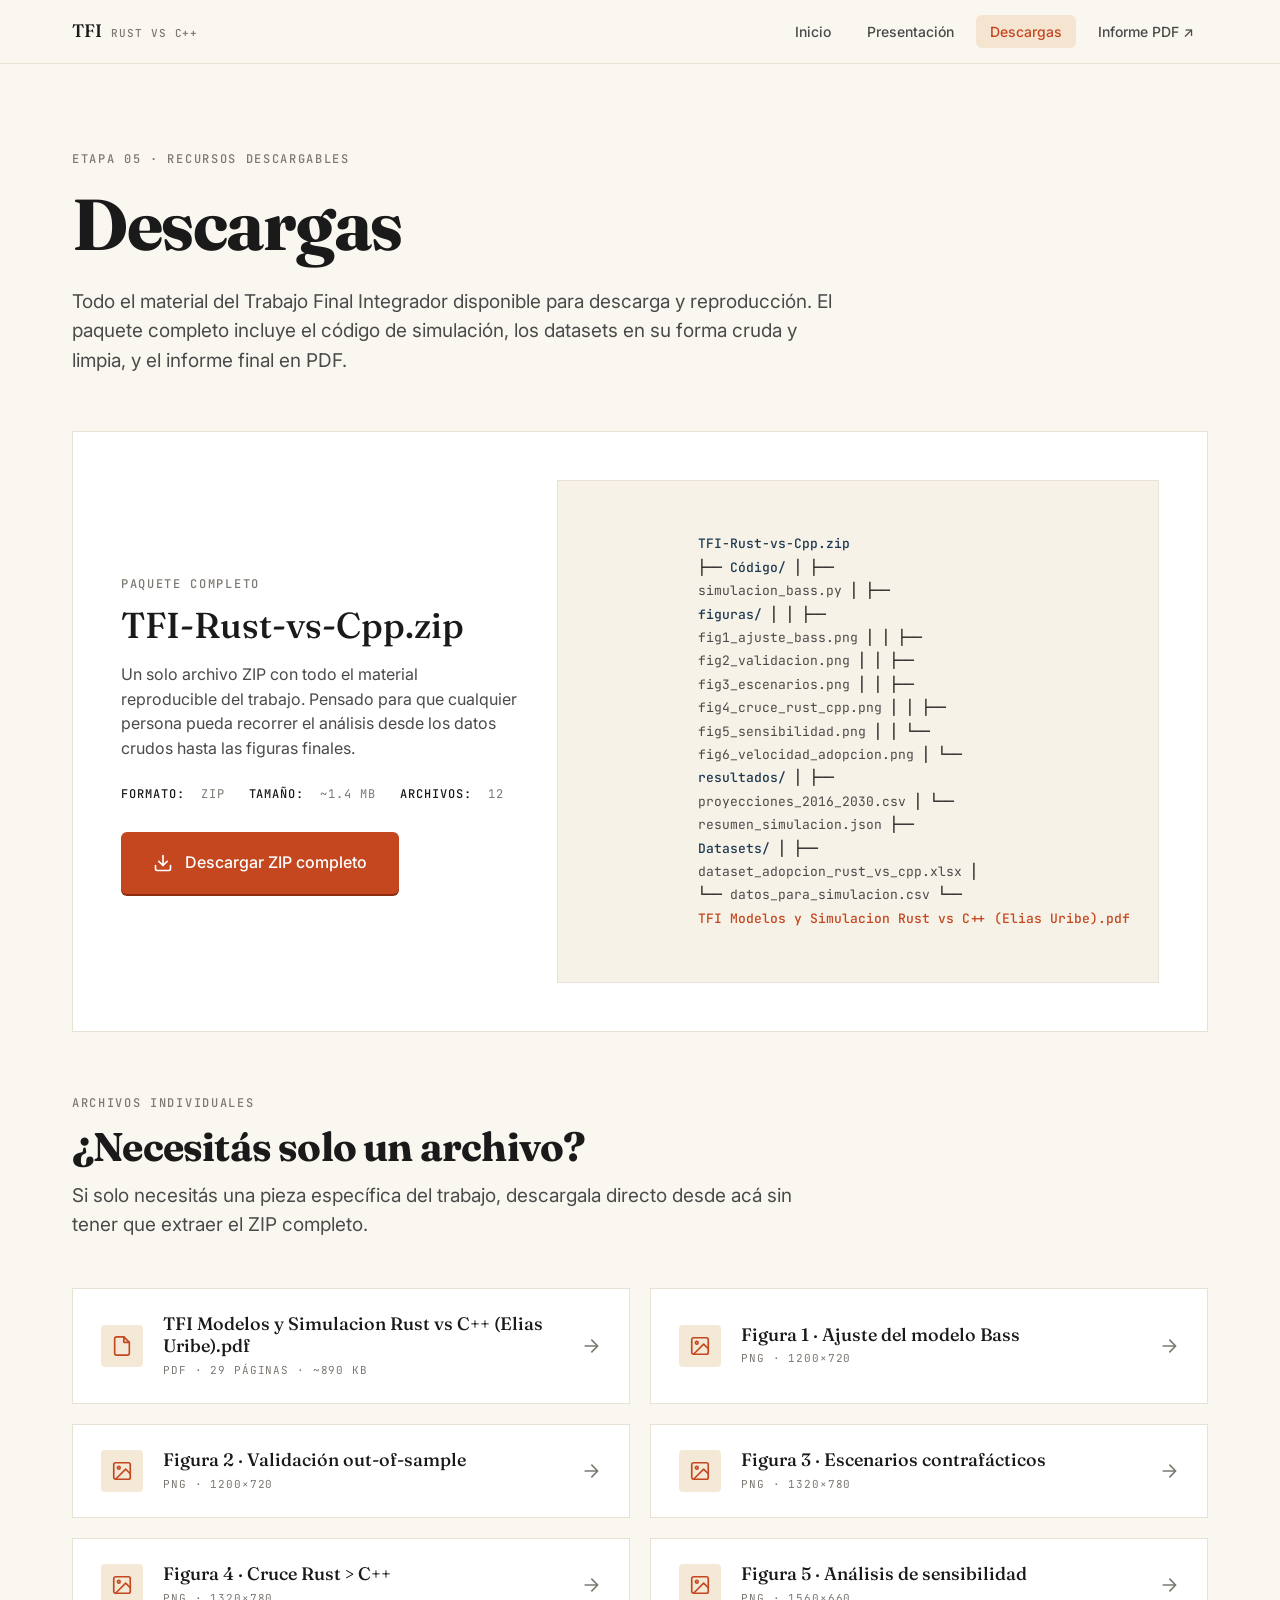
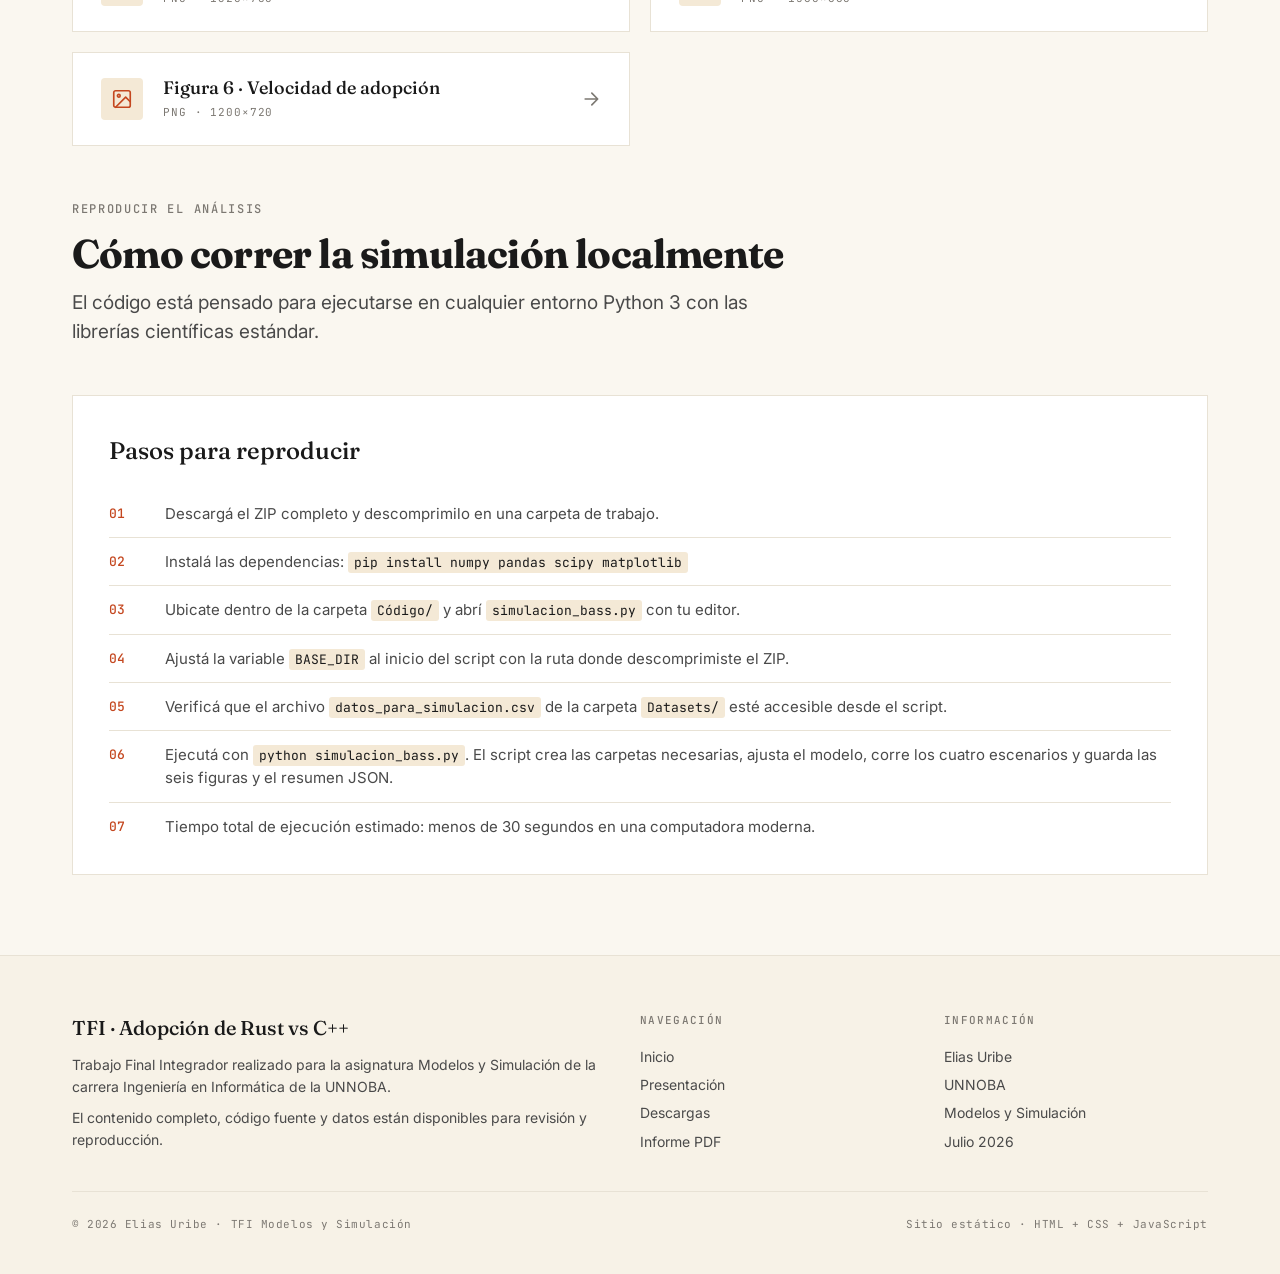
==== descargas.html @ 91ea6e41 "Portafolio digital TFI" ====
<!doctype html>
<html lang="es">
  <head>
    <meta charset="UTF-8" />
    <meta name="viewport" content="width=device-width, initial-scale=1.0" />
    <title>Descargas · TFI Adopción de Rust vs C++</title>
    <meta
      name="description"
      content="Descarga el paquete completo del TFI: código fuente Python, datasets en CSV/Excel, figuras PNG y el informe PDF de 29 páginas."
    />
    <link rel="preconnect" href="https://fonts.googleapis.com" />
    <link rel="preconnect" href="https://fonts.gstatic.com" crossorigin />
    <link
      href="https://fonts.googleapis.com/css2?family=Fraunces:opsz,wght@9..144,300;9..144,400;9..144,500;9..144,700&family=Inter:wght@400;500;600;700&family=JetBrains+Mono:wght@400;500;700&display=swap"
      rel="stylesheet"
    />
    <link rel="stylesheet" href="assets/css/shared.css" />
    <style>
      .page-hero {
        padding: 80px 0 56px;
      }
      .page-hero h1 {
        font-family: "Fraunces", serif;
        font-weight: 700;
        font-size: clamp(40px, 6vw, 72px);
        line-height: 1.05;
        letter-spacing: -0.02em;
        margin: 16px 0 24px;
        color: var(--ink);
      }
      .page-hero .lead {
        font-size: 19px;
        color: var(--ink-2);
        line-height: 1.55;
        max-width: 64ch;
      }

      /* ============= MAIN DOWNLOAD ============= */
      .download-main {
        background: var(--paper);
        border: 1px solid var(--rule);
        padding: 48px;
        margin: 0 0 48px;
        display: grid;
        grid-template-columns: 1fr 1fr;
        gap: 40px;
        align-items: center;
      }
      .download-main-left h2 {
        font-family: "Fraunces", serif;
        font-size: 36px;
        font-weight: 500;
        line-height: 1.1;
        margin-bottom: 16px;
        color: var(--ink);
      }
      .download-main-left p {
        font-size: 16px;
        color: var(--ink-2);
        line-height: 1.55;
        margin-bottom: 24px;
      }
      .download-meta {
        display: flex;
        gap: 24px;
        margin-bottom: 28px;
        flex-wrap: wrap;
      }
      .download-meta-item {
        font-family: "JetBrains Mono", monospace;
        font-size: 12px;
        color: var(--ink-3);
        text-transform: uppercase;
        letter-spacing: 0.08em;
      }
      .download-meta-item strong {
        color: var(--ink);
        font-weight: 500;
        margin-right: 8px;
      }
      .download-btn {
        display: inline-flex;
        align-items: center;
        gap: 12px;
        background: var(--rust);
        color: white;
        padding: 18px 32px;
        font-size: 16px;
        font-weight: 500;
        border-radius: 6px;
        transition: all 0.15s ease;
        text-decoration: none;
        box-shadow: 0 2px 0 var(--rust-deep);
      }
      .download-btn:hover {
        background: var(--rust-deep);
        color: white;
        text-decoration: none;
        transform: translateY(1px);
        box-shadow: 0 1px 0 var(--rust-deep);
      }
      .download-btn svg {
        width: 20px;
        height: 20px;
      }

      /* ZIP tree visualization */
      .zip-tree {
        background: var(--cream-soft);
        border: 1px solid var(--rule);
        padding: 28px;
        font-family: "JetBrains Mono", monospace;
        font-size: 13px;
        line-height: 1.8;
        color: var(--ink);
        white-space: pre;
        overflow-x: auto;
      }
      .zip-tree .tree-folder {
        color: var(--navy);
        font-weight: 500;
      }
      .zip-tree .tree-file {
        color: var(--ink-2);
      }
      .zip-tree .tree-pdf {
        color: var(--rust);
        font-weight: 500;
      }
      .zip-tree .tree-comment {
        color: var(--ink-3);
        font-style: italic;
      }

      /* ============= INDIVIDUAL DOWNLOADS ============= */
      .downloads-grid {
        display: grid;
        grid-template-columns: repeat(2, 1fr);
        gap: 20px;
      }
      .download-item {
        background: var(--paper);
        border: 1px solid var(--rule);
        padding: 24px 28px;
        display: flex;
        align-items: center;
        gap: 20px;
        text-decoration: none;
        color: inherit;
        transition: all 0.15s ease;
      }
      .download-item:hover {
        border-color: var(--ink-3);
        box-shadow: var(--shadow-md);
        text-decoration: none;
        color: inherit;
      }
      .download-item-icon {
        width: 42px;
        height: 42px;
        flex-shrink: 0;
        background: var(--cream-deep);
        border-radius: 4px;
        display: flex;
        align-items: center;
        justify-content: center;
        color: var(--rust);
      }
      .download-item-icon svg {
        width: 22px;
        height: 22px;
      }
      .download-item-body {
        flex-grow: 1;
        min-width: 0;
      }
      .download-item-title {
        font-family: "Fraunces", serif;
        font-size: 18px;
        font-weight: 500;
        color: var(--ink);
        margin-bottom: 4px;
        line-height: 1.25;
      }
      .download-item-meta {
        font-family: "JetBrains Mono", monospace;
        font-size: 11px;
        color: var(--ink-3);
        text-transform: uppercase;
        letter-spacing: 0.08em;
      }
      .download-item-arrow {
        color: var(--ink-3);
        flex-shrink: 0;
        transition: transform 0.15s ease;
      }
      .download-item:hover .download-item-arrow {
        transform: translateX(3px);
        color: var(--rust);
      }

      /* ============= INSTRUCTIONS ============= */
      .instructions {
        background: var(--paper);
        border: 1px solid var(--rule);
        padding: 36px;
      }
      .instructions h3 {
        font-family: "Fraunces", serif;
        font-size: 24px;
        font-weight: 500;
        margin-bottom: 20px;
        color: var(--ink);
      }
      .instructions ol {
        padding-left: 0;
        list-style: none;
        counter-reset: stepnum;
      }
      .instructions li {
        counter-increment: stepnum;
        padding: 12px 0 12px 56px;
        border-bottom: 1px solid var(--rule);
        position: relative;
        font-size: 15px;
        line-height: 1.55;
        color: var(--ink-2);
      }
      .instructions li:last-child {
        border-bottom: none;
        padding-bottom: 0;
      }
      .instructions li::before {
        content: counter(stepnum, decimal-leading-zero);
        position: absolute;
        left: 0;
        top: 14px;
        font-family: "JetBrains Mono", monospace;
        font-size: 13px;
        color: var(--rust);
        font-weight: 500;
      }
      .instructions code {
        font-family: "JetBrains Mono", monospace;
        font-size: 13px;
        background: var(--cream-deep);
        padding: 2px 6px;
        border-radius: 3px;
        color: var(--ink);
      }

      /* ============= RESPONSIVE ============= */
      @media (max-width: 900px) {
        .download-main {
          grid-template-columns: 1fr;
          padding: 28px;
          gap: 28px;
        }
        .downloads-grid {
          grid-template-columns: 1fr;
        }
        .instructions {
          padding: 24px;
        }
        .zip-tree {
          padding: 18px;
          font-size: 12px;
        }
      }
      @media (max-width: 600px) {
        .download-main-left h2 {
          font-size: 28px;
        }
        .download-btn {
          padding: 14px 22px;
          font-size: 15px;
          width: 100%;
          justify-content: center;
        }
        .download-meta {
          gap: 16px;
        }
        .download-item {
          padding: 18px;
          gap: 14px;
        }
      }
    </style>
  </head>
  <body>
    <nav class="navbar" aria-label="Navegación principal">
      <div class="nav-inner">
        <a href="index.html" class="nav-brand">
          TFI <span class="nav-brand-tag">Rust vs C++</span>
        </a>
        <button
          class="nav-toggle"
          aria-label="Abrir menú"
          aria-expanded="false"
        >
          <svg
            viewBox="0 0 24 24"
            fill="none"
            stroke-width="2"
            stroke-linecap="round"
            stroke-linejoin="round"
            aria-hidden="true"
          >
            <line x1="3" y1="6" x2="21" y2="6" />
            <line x1="3" y1="12" x2="21" y2="12" />
            <line x1="3" y1="18" x2="21" y2="18" />
          </svg>
        </button>
        <ul class="nav-links" role="list">
          <li><a href="index.html" data-page="index.html">Inicio</a></li>
          <li>
            <a href="presentacion.html" data-page="presentacion.html"
              >Presentación</a
            >
          </li>
          <li>
            <a href="descargas.html" data-page="descargas.html">Descargas</a>
          </li>
          <li>
            <a
              href="assets/pdf/TFI Modelos y Simulacion Rust vs C++ (Elias Uribe).pdf"
              target="_blank"
              rel="noopener"
              >Informe PDF ↗</a
            >
          </li>
        </ul>
      </div>
    </nav>

    <div class="container">
      <header class="page-hero">
        <span class="eyebrow">Etapa 05 · Recursos descargables</span>
        <h1>Descargas</h1>
        <p class="lead">
          Todo el material del Trabajo Final Integrador disponible para descarga
          y reproducción. El paquete completo incluye el código de simulación,
          los datasets en su forma cruda y limpia, y el informe final en PDF.
        </p>
      </header>

      <!-- ============= MAIN ZIP DOWNLOAD ============= -->
      <section style="margin-bottom: 56px">
        <div class="download-main">
          <div class="download-main-left">
            <span class="eyebrow" style="margin-bottom: 12px"
              >Paquete completo</span
            >
            <h2>TFI-Rust-vs-Cpp.zip</h2>
            <p>
              Un solo archivo ZIP con todo el material reproducible del trabajo.
              Pensado para que cualquier persona pueda recorrer el análisis
              desde los datos crudos hasta las figuras finales.
            </p>
            <div class="download-meta">
              <div class="download-meta-item">
                <strong>Formato:</strong> ZIP
              </div>
              <div class="download-meta-item">
                <strong>Tamaño:</strong> ~1.4 MB
              </div>
              <div class="download-meta-item">
                <strong>Archivos:</strong> 12
              </div>
            </div>
            <a
              href="assets/zip/TFI-Rust-vs-Cpp.zip"
              class="download-btn"
              download
            >
              <svg
                viewBox="0 0 24 24"
                fill="none"
                stroke="currentColor"
                stroke-width="2"
                stroke-linecap="round"
                stroke-linejoin="round"
                aria-hidden="true"
              >
                <path d="M21 15v4a2 2 0 0 1-2 2H5a2 2 0 0 1-2-2v-4" />
                <polyline points="7 10 12 15 17 10" />
                <line x1="12" y1="15" x2="12" y2="3" />
              </svg>
              Descargar ZIP completo
            </a>
          </div>
          <div class="download-main-right">
            <div class="zip-tree" aria-label="Estructura del archivo ZIP">
              <span class="tree-folder">TFI-Rust-vs-Cpp.zip</span>
              ├── <span class="tree-folder">Código/</span> │ ├──
              <span class="tree-file">simulacion_bass.py</span> │ ├──
              <span class="tree-folder">figuras/</span> │ │ ├──
              <span class="tree-file">fig1_ajuste_bass.png</span> │ │ ├──
              <span class="tree-file">fig2_validacion.png</span> │ │ ├──
              <span class="tree-file">fig3_escenarios.png</span> │ │ ├──
              <span class="tree-file">fig4_cruce_rust_cpp.png</span> │ │ ├──
              <span class="tree-file">fig5_sensibilidad.png</span> │ │ └──
              <span class="tree-file">fig6_velocidad_adopcion.png</span> │ └──
              <span class="tree-folder">resultados/</span> │ ├──
              <span class="tree-file">proyecciones_2016_2030.csv</span> │ └──
              <span class="tree-file">resumen_simulacion.json</span> ├──
              <span class="tree-folder">Datasets/</span> │ ├──
              <span class="tree-file">dataset_adopcion_rust_vs_cpp.xlsx</span> │
              └── <span class="tree-file">datos_para_simulacion.csv</span> └──
              <span class="tree-pdf"
                >TFI Modelos y Simulacion Rust vs C++ (Elias Uribe).pdf</span
              >
            </div>
          </div>
        </div>
      </section>

      <!-- ============= INDIVIDUAL DOWNLOADS ============= -->
      <section
        class="section"
        style="padding-top: 0; padding-bottom: 48px; border-bottom: none"
      >
        <div class="section-head">
          <span class="eyebrow">Archivos individuales</span>
          <h2
            style="
              font-family: &quot;Fraunces&quot;, serif;
              font-weight: 700;
              font-size: clamp(28px, 4vw, 40px);
              line-height: 1.1;
              letter-spacing: -0.02em;
              margin-bottom: 12px;
              color: var(--ink);
            "
          >
            ¿Necesitás solo un archivo?
          </h2>
          <p class="lead">
            Si solo necesitás una pieza específica del trabajo, descargala
            directo desde acá sin tener que extraer el ZIP completo.
          </p>
        </div>

        <div class="downloads-grid">
          <a
            href="assets/pdf/TFI Modelos y Simulacion Rust vs C++ (Elias Uribe).pdf"
            class="download-item"
            target="_blank"
            rel="noopener"
          >
            <div class="download-item-icon">
              <svg
                viewBox="0 0 24 24"
                fill="none"
                stroke="currentColor"
                stroke-width="1.8"
                stroke-linecap="round"
                stroke-linejoin="round"
                aria-hidden="true"
              >
                <path
                  d="M14 2H6a2 2 0 0 0-2 2v16a2 2 0 0 0 2 2h12a2 2 0 0 0 2-2V8z"
                />
                <polyline points="14 2 14 8 20 8" />
              </svg>
            </div>
            <div class="download-item-body">
              <div class="download-item-title">
                TFI Modelos y Simulacion Rust vs C++ (Elias Uribe).pdf
              </div>
              <div class="download-item-meta">PDF · 29 páginas · ~890 KB</div>
            </div>
            <svg
              class="download-item-arrow"
              viewBox="0 0 24 24"
              width="20"
              height="20"
              fill="none"
              stroke="currentColor"
              stroke-width="2"
              stroke-linecap="round"
              stroke-linejoin="round"
              aria-hidden="true"
            >
              <path d="M5 12h14M13 5l7 7-7 7" />
            </svg>
          </a>

          <a
            href="assets/img/fig1_ajuste_bass.png"
            class="download-item"
            download
          >
            <div class="download-item-icon">
              <svg
                viewBox="0 0 24 24"
                fill="none"
                stroke="currentColor"
                stroke-width="1.8"
                stroke-linecap="round"
                stroke-linejoin="round"
                aria-hidden="true"
              >
                <rect x="3" y="3" width="18" height="18" rx="2" ry="2" />
                <circle cx="8.5" cy="8.5" r="1.5" />
                <polyline points="21 15 16 10 5 21" />
              </svg>
            </div>
            <div class="download-item-body">
              <div class="download-item-title">
                Figura 1 · Ajuste del modelo Bass
              </div>
              <div class="download-item-meta">PNG · 1200×720</div>
            </div>
            <svg
              class="download-item-arrow"
              viewBox="0 0 24 24"
              width="20"
              height="20"
              fill="none"
              stroke="currentColor"
              stroke-width="2"
              stroke-linecap="round"
              stroke-linejoin="round"
              aria-hidden="true"
            >
              <path d="M5 12h14M13 5l7 7-7 7" />
            </svg>
          </a>

          <a
            href="assets/img/fig2_validacion.png"
            class="download-item"
            download
          >
            <div class="download-item-icon">
              <svg
                viewBox="0 0 24 24"
                fill="none"
                stroke="currentColor"
                stroke-width="1.8"
                stroke-linecap="round"
                stroke-linejoin="round"
                aria-hidden="true"
              >
                <rect x="3" y="3" width="18" height="18" rx="2" ry="2" />
                <circle cx="8.5" cy="8.5" r="1.5" />
                <polyline points="21 15 16 10 5 21" />
              </svg>
            </div>
            <div class="download-item-body">
              <div class="download-item-title">
                Figura 2 · Validación out-of-sample
              </div>
              <div class="download-item-meta">PNG · 1200×720</div>
            </div>
            <svg
              class="download-item-arrow"
              viewBox="0 0 24 24"
              width="20"
              height="20"
              fill="none"
              stroke="currentColor"
              stroke-width="2"
              stroke-linecap="round"
              stroke-linejoin="round"
              aria-hidden="true"
            >
              <path d="M5 12h14M13 5l7 7-7 7" />
            </svg>
          </a>

          <a
            href="assets/img/fig3_escenarios.png"
            class="download-item"
            download
          >
            <div class="download-item-icon">
              <svg
                viewBox="0 0 24 24"
                fill="none"
                stroke="currentColor"
                stroke-width="1.8"
                stroke-linecap="round"
                stroke-linejoin="round"
                aria-hidden="true"
              >
                <rect x="3" y="3" width="18" height="18" rx="2" ry="2" />
                <circle cx="8.5" cy="8.5" r="1.5" />
                <polyline points="21 15 16 10 5 21" />
              </svg>
            </div>
            <div class="download-item-body">
              <div class="download-item-title">
                Figura 3 · Escenarios contrafácticos
              </div>
              <div class="download-item-meta">PNG · 1320×780</div>
            </div>
            <svg
              class="download-item-arrow"
              viewBox="0 0 24 24"
              width="20"
              height="20"
              fill="none"
              stroke="currentColor"
              stroke-width="2"
              stroke-linecap="round"
              stroke-linejoin="round"
              aria-hidden="true"
            >
              <path d="M5 12h14M13 5l7 7-7 7" />
            </svg>
          </a>

          <a
            href="assets/img/fig4_cruce_rust_cpp.png"
            class="download-item"
            download
          >
            <div class="download-item-icon">
              <svg
                viewBox="0 0 24 24"
                fill="none"
                stroke="currentColor"
                stroke-width="1.8"
                stroke-linecap="round"
                stroke-linejoin="round"
                aria-hidden="true"
              >
                <rect x="3" y="3" width="18" height="18" rx="2" ry="2" />
                <circle cx="8.5" cy="8.5" r="1.5" />
                <polyline points="21 15 16 10 5 21" />
              </svg>
            </div>
            <div class="download-item-body">
              <div class="download-item-title">Figura 4 · Cruce Rust > C++</div>
              <div class="download-item-meta">PNG · 1320×780</div>
            </div>
            <svg
              class="download-item-arrow"
              viewBox="0 0 24 24"
              width="20"
              height="20"
              fill="none"
              stroke="currentColor"
              stroke-width="2"
              stroke-linecap="round"
              stroke-linejoin="round"
              aria-hidden="true"
            >
              <path d="M5 12h14M13 5l7 7-7 7" />
            </svg>
          </a>

          <a
            href="assets/img/fig5_sensibilidad.png"
            class="download-item"
            download
          >
            <div class="download-item-icon">
              <svg
                viewBox="0 0 24 24"
                fill="none"
                stroke="currentColor"
                stroke-width="1.8"
                stroke-linecap="round"
                stroke-linejoin="round"
                aria-hidden="true"
              >
                <rect x="3" y="3" width="18" height="18" rx="2" ry="2" />
                <circle cx="8.5" cy="8.5" r="1.5" />
                <polyline points="21 15 16 10 5 21" />
              </svg>
            </div>
            <div class="download-item-body">
              <div class="download-item-title">
                Figura 5 · Análisis de sensibilidad
              </div>
              <div class="download-item-meta">PNG · 1560×660</div>
            </div>
            <svg
              class="download-item-arrow"
              viewBox="0 0 24 24"
              width="20"
              height="20"
              fill="none"
              stroke="currentColor"
              stroke-width="2"
              stroke-linecap="round"
              stroke-linejoin="round"
              aria-hidden="true"
            >
              <path d="M5 12h14M13 5l7 7-7 7" />
            </svg>
          </a>

          <a
            href="assets/img/fig6_velocidad_adopcion.png"
            class="download-item"
            download
          >
            <div class="download-item-icon">
              <svg
                viewBox="0 0 24 24"
                fill="none"
                stroke="currentColor"
                stroke-width="1.8"
                stroke-linecap="round"
                stroke-linejoin="round"
                aria-hidden="true"
              >
                <rect x="3" y="3" width="18" height="18" rx="2" ry="2" />
                <circle cx="8.5" cy="8.5" r="1.5" />
                <polyline points="21 15 16 10 5 21" />
              </svg>
            </div>
            <div class="download-item-body">
              <div class="download-item-title">
                Figura 6 · Velocidad de adopción
              </div>
              <div class="download-item-meta">PNG · 1200×720</div>
            </div>
            <svg
              class="download-item-arrow"
              viewBox="0 0 24 24"
              width="20"
              height="20"
              fill="none"
              stroke="currentColor"
              stroke-width="2"
              stroke-linecap="round"
              stroke-linejoin="round"
              aria-hidden="true"
            >
              <path d="M5 12h14M13 5l7 7-7 7" />
            </svg>
          </a>
        </div>
      </section>

      <!-- ============= INSTRUCTIONS ============= -->
      <section style="padding-bottom: 80px">
        <div class="section-head">
          <span class="eyebrow">Reproducir el análisis</span>
          <h2
            style="
              font-family: &quot;Fraunces&quot;, serif;
              font-weight: 700;
              font-size: clamp(28px, 4vw, 40px);
              line-height: 1.1;
              letter-spacing: -0.02em;
              margin-bottom: 12px;
              color: var(--ink);
            "
          >
            Cómo correr la simulación localmente
          </h2>
          <p class="lead">
            El código está pensado para ejecutarse en cualquier entorno Python 3
            con las librerías científicas estándar.
          </p>
        </div>

        <div class="instructions">
          <h3>Pasos para reproducir</h3>
          <ol>
            <li>
              Descargá el ZIP completo y descomprimilo en una carpeta de
              trabajo.
            </li>
            <li>
              Instalá las dependencias:
              <code>pip install numpy pandas scipy matplotlib</code>
            </li>
            <li>
              Ubicate dentro de la carpeta <code>Código/</code> y abrí
              <code>simulacion_bass.py</code> con tu editor.
            </li>
            <li>
              Ajustá la variable <code>BASE_DIR</code> al inicio del script con
              la ruta donde descomprimiste el ZIP.
            </li>
            <li>
              Verificá que el archivo <code>datos_para_simulacion.csv</code> de
              la carpeta <code>Datasets/</code> esté accesible desde el script.
            </li>
            <li>
              Ejecutá con <code>python simulacion_bass.py</code>. El script crea
              las carpetas necesarias, ajusta el modelo, corre los cuatro
              escenarios y guarda las seis figuras y el resumen JSON.
            </li>
            <li>
              Tiempo total de ejecución estimado: menos de 30 segundos en una
              computadora moderna.
            </li>
          </ol>
        </div>
      </section>
    </div>

    <!-- ============= FOOTER ============= -->
    <footer class="site-footer">
      <div class="container">
        <div class="footer-grid">
          <div class="footer-col">
            <div class="footer-brand">TFI · Adopción de Rust vs C++</div>
            <p>
              Trabajo Final Integrador realizado para la asignatura Modelos y
              Simulación de la carrera Ingeniería en Informática de la UNNOBA.
            </p>
            <p style="margin-top: 8px">
              El contenido completo, código fuente y datos están disponibles
              para revisión y reproducción.
            </p>
          </div>
          <div class="footer-col">
            <h4>Navegación</h4>
            <ul>
              <li><a href="index.html">Inicio</a></li>
              <li><a href="presentacion.html">Presentación</a></li>
              <li><a href="descargas.html">Descargas</a></li>
              <li>
                <a
                  href="assets/pdf/TFI Modelos y Simulacion Rust vs C++ (Elias Uribe).pdf"
                  target="_blank"
                  rel="noopener"
                  >Informe PDF</a
                >
              </li>
            </ul>
          </div>
          <div class="footer-col">
            <h4>Información</h4>
            <ul>
              <li>Elias Uribe</li>
              <li>UNNOBA</li>
              <li>Modelos y Simulación</li>
              <li>Julio 2026</li>
            </ul>
          </div>
        </div>
        <div class="footer-bottom">
          <span>© 2026 Elias Uribe · TFI Modelos y Simulación</span>
          <span>Sitio estático · HTML + CSS + JavaScript</span>
        </div>
      </div>
    </footer>

    <script src="assets/js/shared.js"></script>
  </body>
</html>
---- assets/css/shared.css ----
/* ============================================================
   TFI Modelos y Simulación · Adopción de Rust vs C++
   CSS compartido para todas las páginas del portafolio
   Autor: Elias Uribe · 2026
   ============================================================ */

:root {
  --cream: #FAF7F0;
  --cream-deep: #F4E9D6;
  --cream-soft: #F7F2E7;
  --paper: #FFFFFF;
  --ink: #1A1A1A;
  --ink-2: #4A4A4A;
  --ink-3: #7C7872;
  --ink-4: #A5A099;
  --rust: #C4471F;
  --rust-deep: #8B2E0F;
  --rust-soft: #F4E4D0;
  --navy: #1E3A52;
  --navy-light: #3D6485;
  --navy-soft: #E3EAF1;
  --rule: #E8E2D5;
  --rule-soft: #F0EBDD;
  --good: #1D7A52;
  --warn: #BA7517;

  --shadow-sm: 0 1px 2px rgba(26, 26, 26, 0.04);
  --shadow-md: 0 4px 12px rgba(26, 26, 26, 0.06);
  --shadow-lg: 0 12px 32px rgba(26, 26, 26, 0.08);

  --max-w: 1200px;
  --nav-h: 64px;
}

* { box-sizing: border-box; margin: 0; padding: 0; }

html {
  scroll-behavior: smooth;
  -webkit-text-size-adjust: 100%;
}

body {
  background: var(--cream);
  color: var(--ink);
  font-family: 'Inter', -apple-system, BlinkMacSystemFont, sans-serif;
  font-size: 17px;
  line-height: 1.6;
  -webkit-font-smoothing: antialiased;
  text-rendering: optimizeLegibility;
  min-height: 100vh;
}

/* ============= TYPOGRAPHY ============= */
.display {
  font-family: 'Fraunces', Georgia, serif;
  font-variation-settings: "opsz" 144;
  font-weight: 400;
  letter-spacing: -0.02em;
  line-height: 1.1;
}
.display-bold { font-weight: 700; }
.mono {
  font-family: 'JetBrains Mono', 'Consolas', monospace;
  letter-spacing: -0.01em;
}
.eyebrow {
  font-family: 'JetBrains Mono', monospace;
  font-size: 12px;
  font-weight: 500;
  letter-spacing: 0.14em;
  text-transform: uppercase;
  color: var(--ink-3);
  display: inline-block;
}

a { color: var(--rust); text-decoration: none; transition: color .15s ease; }
a:hover { color: var(--rust-deep); text-decoration: underline; }
a:focus-visible { outline: 2px solid var(--rust); outline-offset: 3px; border-radius: 2px; }

/* ============= NAV BAR ============= */
.navbar {
  position: sticky;
  top: 0;
  background: rgba(250, 247, 240, 0.92);
  backdrop-filter: blur(8px);
  -webkit-backdrop-filter: blur(8px);
  border-bottom: 1px solid var(--rule);
  z-index: 100;
  height: var(--nav-h);
}
.nav-inner {
  max-width: var(--max-w);
  margin: 0 auto;
  height: 100%;
  padding: 0 32px;
  display: flex;
  align-items: center;
  justify-content: space-between;
  gap: 24px;
}
.nav-brand {
  font-family: 'Fraunces', serif;
  font-size: 18px;
  font-weight: 500;
  color: var(--ink);
  text-decoration: none;
  display: flex;
  align-items: baseline;
  gap: 10px;
  letter-spacing: -0.01em;
}
.nav-brand:hover { text-decoration: none; color: var(--rust); }
.nav-brand .nav-brand-tag {
  font-family: 'JetBrains Mono', monospace;
  font-size: 11px;
  color: var(--ink-3);
  letter-spacing: 0.08em;
  text-transform: uppercase;
  font-weight: 500;
}
.nav-links {
  display: flex;
  gap: 8px;
  align-items: center;
  list-style: none;
}
.nav-links a {
  font-size: 14px;
  font-weight: 500;
  color: var(--ink-2);
  padding: 8px 14px;
  border-radius: 6px;
  transition: all .15s ease;
}
.nav-links a:hover {
  background: var(--cream-deep);
  color: var(--ink);
  text-decoration: none;
}
.nav-links a.active {
  color: var(--rust);
  background: var(--rust-soft);
}
.nav-links a.cta {
  background: var(--ink);
  color: var(--cream);
  padding: 8px 16px;
}
.nav-links a.cta:hover { background: var(--rust); color: white; }

.nav-toggle {
  display: none;
  background: transparent;
  border: 1px solid var(--rule);
  padding: 8px 10px;
  cursor: pointer;
  border-radius: 6px;
  align-items: center;
  justify-content: center;
}
.nav-toggle:focus-visible { outline: 2px solid var(--rust); outline-offset: 2px; }
.nav-toggle svg { width: 20px; height: 20px; stroke: var(--ink); }

/* ============= LAYOUT ============= */
.container {
  max-width: var(--max-w);
  margin: 0 auto;
  padding: 0 32px;
}
.section {
  padding: 80px 0;
  border-bottom: 1px solid var(--rule);
}
.section:last-child { border-bottom: none; }
.section-head {
  margin-bottom: 48px;
  max-width: 720px;
}
.section-head .eyebrow { margin-bottom: 12px; }
.section-head h2 {
  font-family: 'Fraunces', serif;
  font-weight: 700;
  font-size: clamp(32px, 4.5vw, 52px);
  line-height: 1.08;
  letter-spacing: -0.02em;
  margin-bottom: 16px;
  color: var(--ink);
}
.section-head p.lead {
  font-size: 19px;
  color: var(--ink-2);
  line-height: 1.55;
}

/* ============= BUTTONS ============= */
.btn {
  display: inline-flex;
  align-items: center;
  gap: 10px;
  padding: 12px 22px;
  font-family: 'Inter', sans-serif;
  font-size: 15px;
  font-weight: 500;
  border-radius: 6px;
  cursor: pointer;
  border: 1px solid transparent;
  transition: all .15s ease;
  text-decoration: none;
}
.btn-primary {
  background: var(--ink);
  color: var(--cream);
}
.btn-primary:hover {
  background: var(--rust);
  color: white;
  text-decoration: none;
}
.btn-secondary {
  background: transparent;
  border-color: var(--rule);
  color: var(--ink);
}
.btn-secondary:hover {
  background: var(--cream-deep);
  border-color: var(--ink-3);
  color: var(--ink);
  text-decoration: none;
}
.btn-rust {
  background: var(--rust);
  color: white;
}
.btn-rust:hover {
  background: var(--rust-deep);
  color: white;
  text-decoration: none;
}
.btn svg { width: 16px; height: 16px; }
.btn-lg {
  padding: 16px 30px;
  font-size: 16px;
}

/* ============= CARDS ============= */
.card {
  background: var(--paper);
  border: 1px solid var(--rule);
  border-radius: 4px;
  padding: 32px;
  transition: all .2s ease;
}
.card-link {
  display: block;
  color: inherit;
  text-decoration: none;
}
.card-link:hover {
  border-color: var(--ink-3);
  box-shadow: var(--shadow-md);
  text-decoration: none;
  color: inherit;
  transform: translateY(-2px);
}
.card-link:hover .card-arrow {
  transform: translateX(4px);
  color: var(--rust);
}
.card-title {
  font-family: 'Fraunces', serif;
  font-size: 24px;
  font-weight: 500;
  margin-bottom: 12px;
  color: var(--ink);
}
.card-body {
  font-size: 15px;
  color: var(--ink-2);
  line-height: 1.55;
}
.card-arrow {
  display: inline-flex;
  align-items: center;
  gap: 8px;
  margin-top: 20px;
  font-family: 'JetBrains Mono', monospace;
  font-size: 12px;
  color: var(--ink-2);
  text-transform: uppercase;
  letter-spacing: 0.08em;
  transition: all .2s ease;
}

/* ============= METRIC ============= */
.metric {
  border-left: 2px solid var(--rust);
  padding: 4px 18px;
}
.metric-value {
  font-family: 'Fraunces', serif;
  font-size: clamp(38px, 4vw, 52px);
  color: var(--ink);
  line-height: 1;
  margin-bottom: 8px;
  font-weight: 500;
  letter-spacing: -0.02em;
}
.metric-label {
  font-family: 'JetBrains Mono', monospace;
  font-size: 11px;
  text-transform: uppercase;
  letter-spacing: 0.1em;
  color: var(--ink-3);
  line-height: 1.4;
}

/* ============= FOOTER ============= */
.site-footer {
  border-top: 1px solid var(--rule);
  padding: 56px 0 40px;
  background: var(--cream-soft);
}
.footer-grid {
  display: grid;
  grid-template-columns: 2fr 1fr 1fr;
  gap: 40px;
  margin-bottom: 32px;
}
.footer-col h4 {
  font-family: 'JetBrains Mono', monospace;
  font-size: 11px;
  font-weight: 500;
  text-transform: uppercase;
  letter-spacing: 0.12em;
  color: var(--ink-3);
  margin-bottom: 16px;
}
.footer-col p, .footer-col li {
  font-size: 14px;
  color: var(--ink-2);
  margin-bottom: 6px;
  list-style: none;
}
.footer-col a { color: var(--ink-2); }
.footer-col a:hover { color: var(--rust); }
.footer-brand {
  font-family: 'Fraunces', serif;
  font-size: 20px;
  font-weight: 500;
  margin-bottom: 10px;
  color: var(--ink);
}
.footer-bottom {
  border-top: 1px solid var(--rule);
  padding-top: 24px;
  display: flex;
  justify-content: space-between;
  align-items: center;
  font-family: 'JetBrains Mono', monospace;
  font-size: 11px;
  color: var(--ink-3);
  letter-spacing: 0.05em;
}

/* ============= RESPONSIVE ============= */
@media (max-width: 900px) {
  body { font-size: 16px; }
  .container { padding: 0 24px; }
  .section { padding: 56px 0; }
  .section-head { margin-bottom: 36px; }
  .nav-inner { padding: 0 24px; }
  .nav-links {
    position: fixed;
    top: var(--nav-h);
    right: 0;
    background: var(--paper);
    border: 1px solid var(--rule);
    border-radius: 4px;
    flex-direction: column;
    align-items: stretch;
    padding: 12px;
    gap: 4px;
    min-width: 200px;
    margin-right: 16px;
    box-shadow: var(--shadow-lg);
    transform-origin: top right;
    transform: scaleY(0);
    opacity: 0;
    transition: all .2s ease;
    pointer-events: none;
  }
  .nav-links.open {
    transform: scaleY(1);
    opacity: 1;
    pointer-events: auto;
  }
  .nav-links a { padding: 12px 16px; }
  .nav-toggle { display: flex; }
  .card { padding: 24px; }
  .footer-grid {
    grid-template-columns: 1fr;
    gap: 32px;
  }
  .footer-bottom {
    flex-direction: column;
    gap: 12px;
    align-items: flex-start;
  }
}

@media (max-width: 600px) {
  .section { padding: 48px 0; }
  .container { padding: 0 20px; }
  .nav-inner { padding: 0 20px; }
  .btn { padding: 10px 18px; font-size: 14px; }
  .btn-lg { padding: 14px 24px; font-size: 15px; }
  .nav-brand-tag { display: none; }
}

@media (prefers-reduced-motion: reduce) {
  html { scroll-behavior: auto; }
  *, *::before, *::after {
    animation: none !important;
    transition: none !important;
  }
}

/* ============= PRINT ============= */
@media print {
  .navbar, .site-footer, .nav-toggle { display: none; }
  .section { padding: 20px 0; }
  body { background: white; }
}
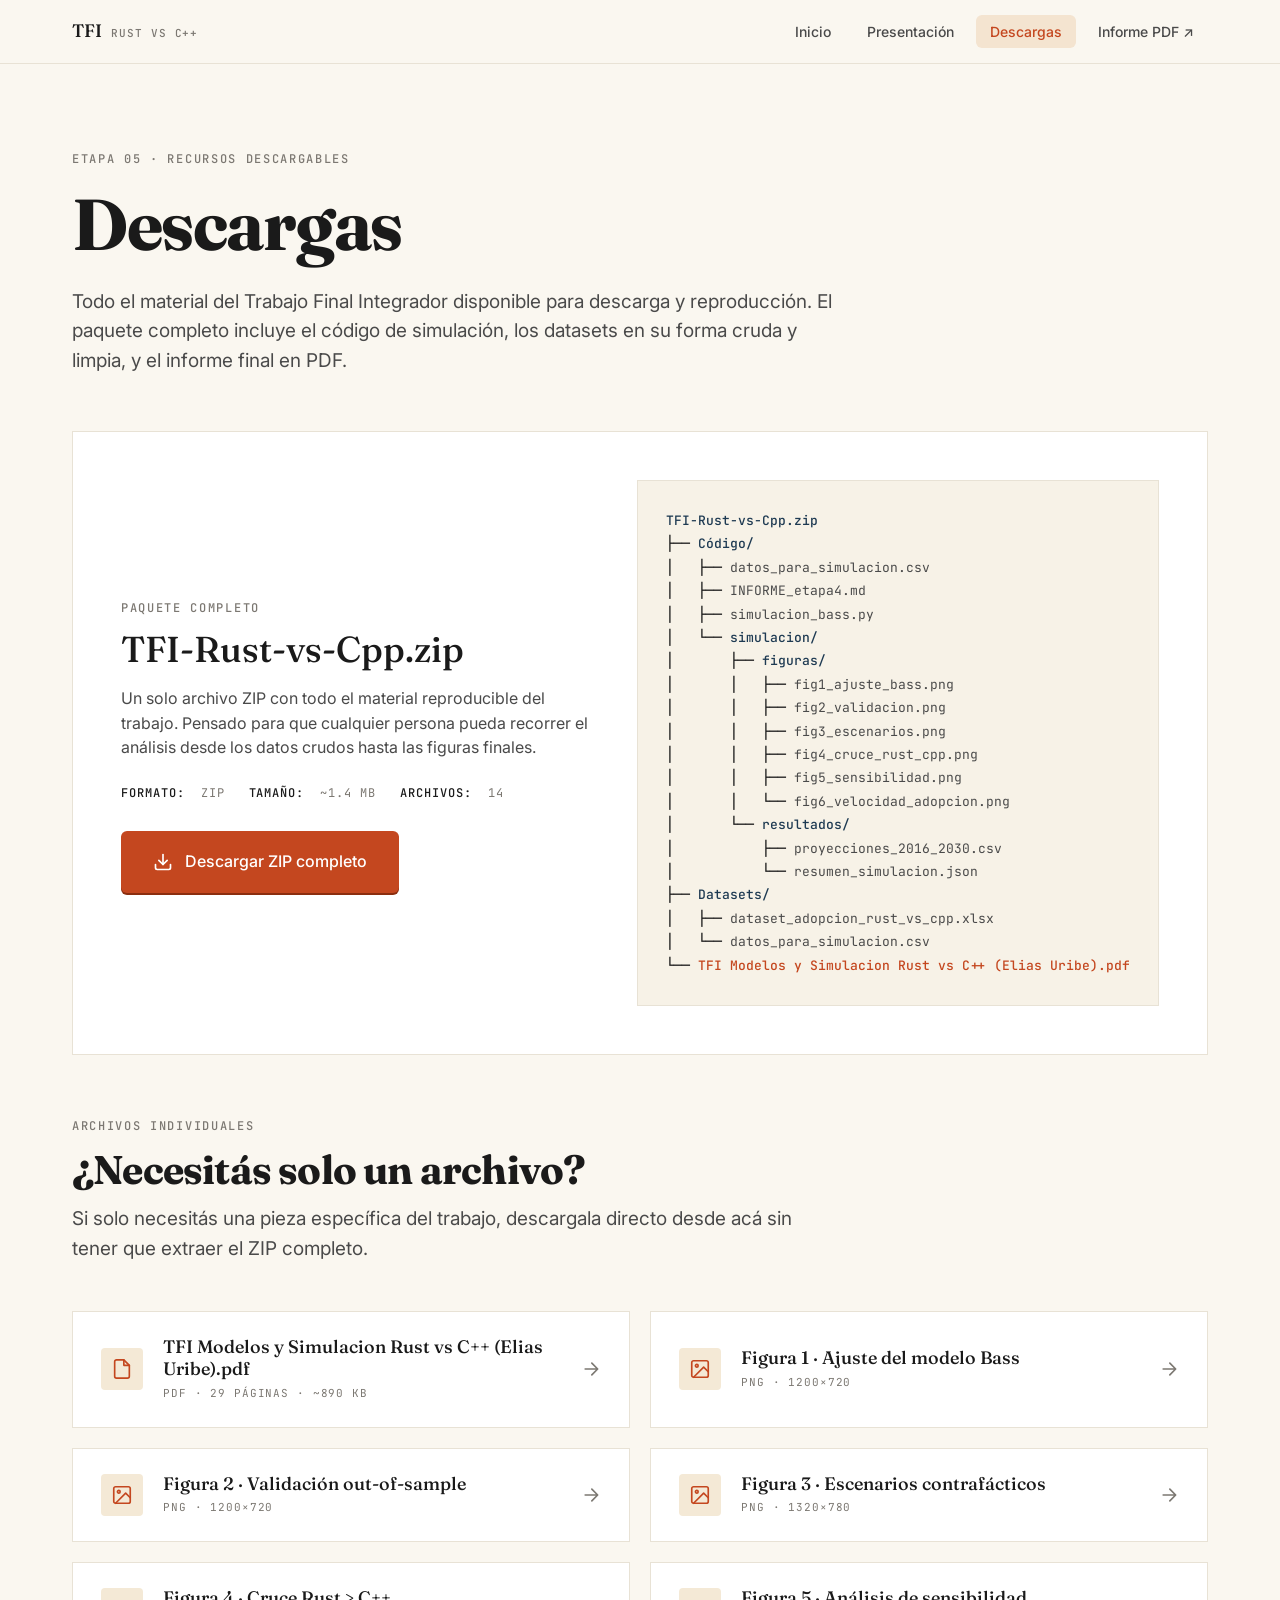
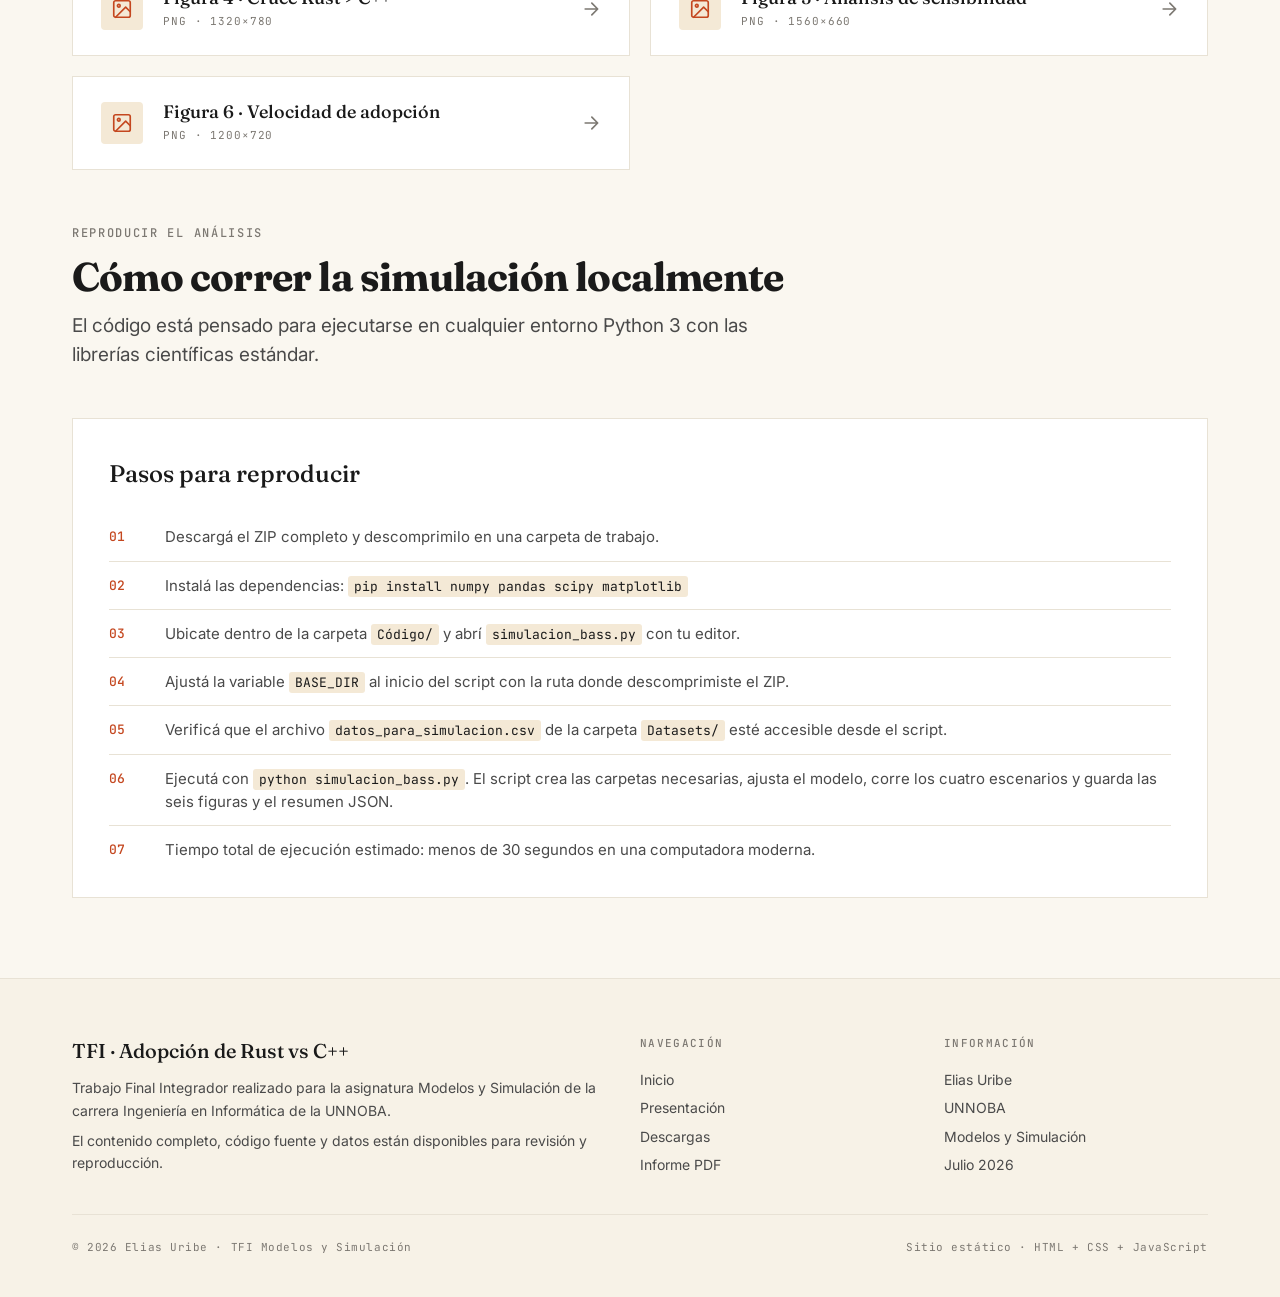
==== commit 099c9adf: "Corrección en el zip tree" ====
--- a/descargas.html
+++ b/descargas.html
@@ -365,7 +365,7 @@
                 <strong>Tamaño:</strong> ~1.4 MB
               </div>
               <div class="download-meta-item">
-                <strong>Archivos:</strong> 12
+                <strong>Archivos:</strong> 14
               </div>
             </div>
             <a
@@ -390,27 +390,27 @@
             </a>
           </div>
           <div class="download-main-right">
-            <div class="zip-tree" aria-label="Estructura del archivo ZIP">
-              <span class="tree-folder">TFI-Rust-vs-Cpp.zip</span>
-              ├── <span class="tree-folder">Código/</span> │ ├──
-              <span class="tree-file">simulacion_bass.py</span> │ ├──
-              <span class="tree-folder">figuras/</span> │ │ ├──
-              <span class="tree-file">fig1_ajuste_bass.png</span> │ │ ├──
-              <span class="tree-file">fig2_validacion.png</span> │ │ ├──
-              <span class="tree-file">fig3_escenarios.png</span> │ │ ├──
-              <span class="tree-file">fig4_cruce_rust_cpp.png</span> │ │ ├──
-              <span class="tree-file">fig5_sensibilidad.png</span> │ │ └──
-              <span class="tree-file">fig6_velocidad_adopcion.png</span> │ └──
-              <span class="tree-folder">resultados/</span> │ ├──
-              <span class="tree-file">proyecciones_2016_2030.csv</span> │ └──
-              <span class="tree-file">resumen_simulacion.json</span> ├──
-              <span class="tree-folder">Datasets/</span> │ ├──
-              <span class="tree-file">dataset_adopcion_rust_vs_cpp.xlsx</span> │
-              └── <span class="tree-file">datos_para_simulacion.csv</span> └──
-              <span class="tree-pdf"
-                >TFI Modelos y Simulacion Rust vs C++ (Elias Uribe).pdf</span
-              >
-            </div>
+            <!-- prettier-ignore -->
+            <pre class="zip-tree" aria-label="Estructura del archivo ZIP"><span class="tree-folder">TFI-Rust-vs-Cpp.zip</span>
+├── <span class="tree-folder">Código/</span>
+│   ├── <span class="tree-file">datos_para_simulacion.csv</span>
+│   ├── <span class="tree-file">INFORME_etapa4.md</span>
+│   ├── <span class="tree-file">simulacion_bass.py</span>
+│   └── <span class="tree-folder">simulacion/</span>
+│       ├── <span class="tree-folder">figuras/</span>
+│       │   ├── <span class="tree-file">fig1_ajuste_bass.png</span>
+│       │   ├── <span class="tree-file">fig2_validacion.png</span>
+│       │   ├── <span class="tree-file">fig3_escenarios.png</span>
+│       │   ├── <span class="tree-file">fig4_cruce_rust_cpp.png</span>
+│       │   ├── <span class="tree-file">fig5_sensibilidad.png</span>
+│       │   └── <span class="tree-file">fig6_velocidad_adopcion.png</span>
+│       └── <span class="tree-folder">resultados/</span>
+│           ├── <span class="tree-file">proyecciones_2016_2030.csv</span>
+│           └── <span class="tree-file">resumen_simulacion.json</span>
+├── <span class="tree-folder">Datasets/</span>
+│   ├── <span class="tree-file">dataset_adopcion_rust_vs_cpp.xlsx</span>
+│   └── <span class="tree-file">datos_para_simulacion.csv</span>
+└── <span class="tree-pdf">TFI Modelos y Simulacion Rust vs C++ (Elias Uribe).pdf</span></pre>
           </div>
         </div>
       </section>
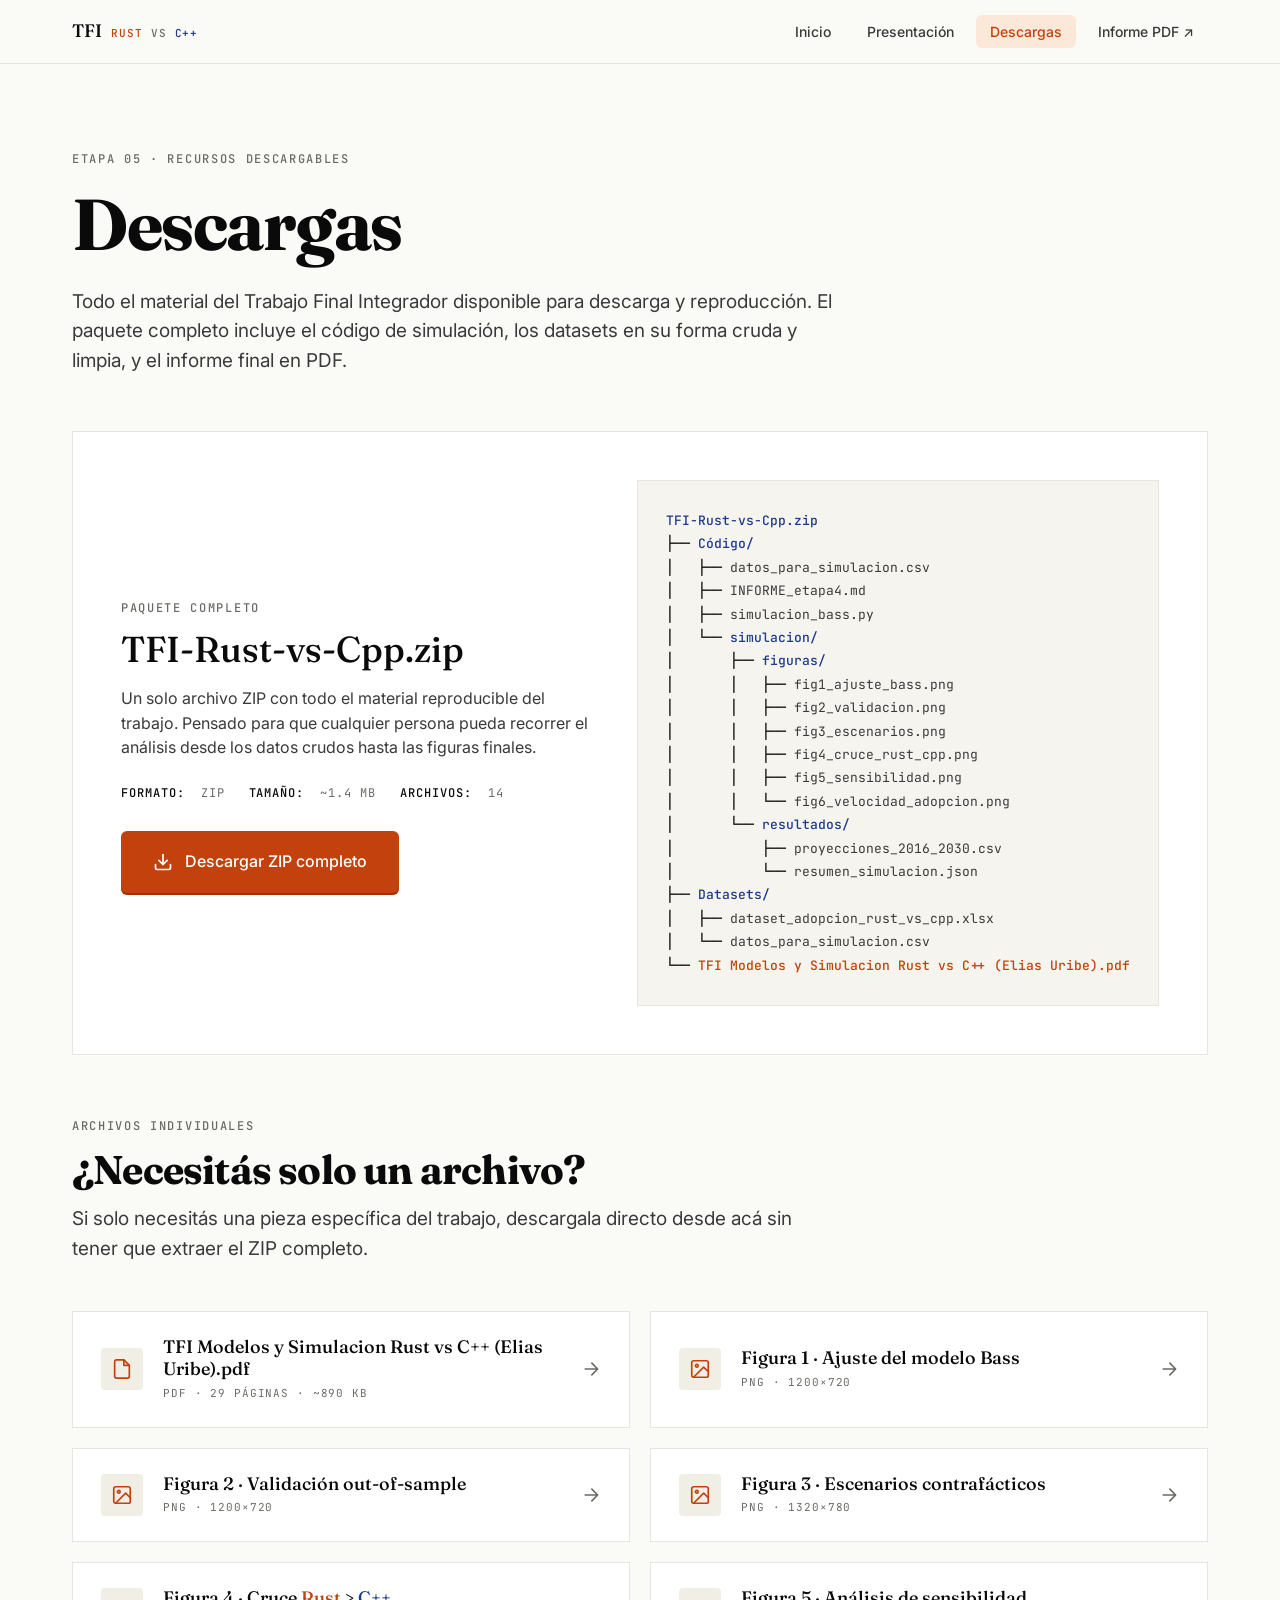
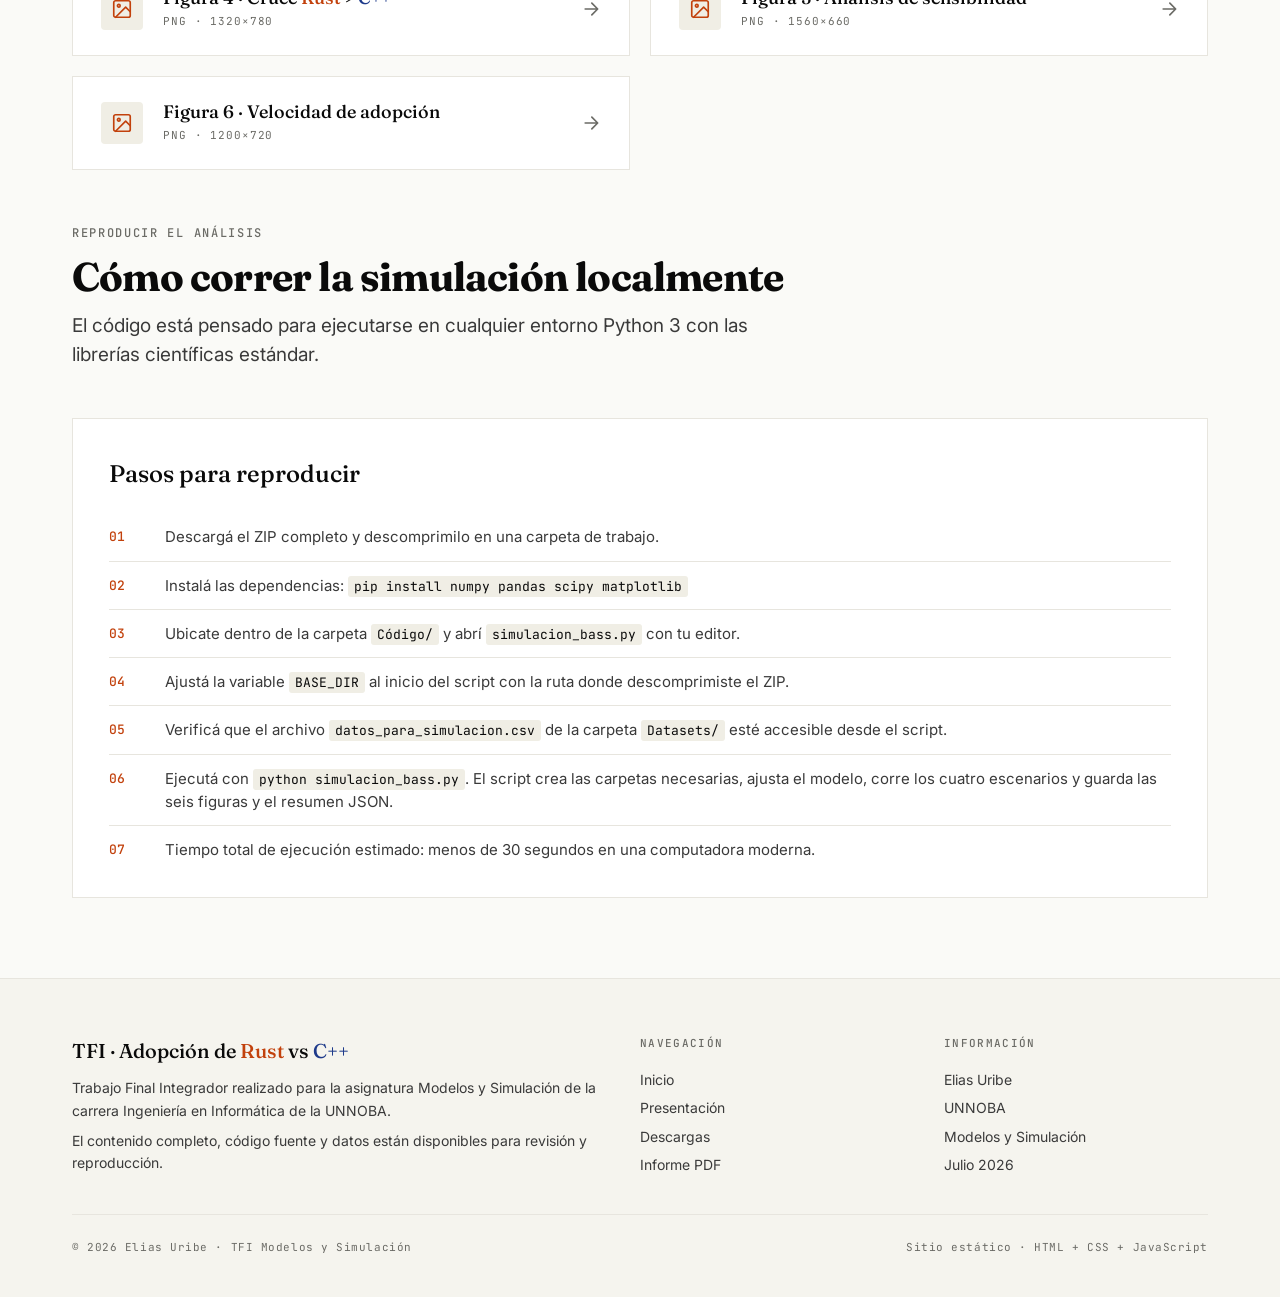
==== commit 3987d33a: "fix: Datelle en los nombres Rust y C++" ====
--- a/descargas.html
+++ b/descargas.html
@@ -291,7 +291,7 @@
     <nav class="navbar" aria-label="Navegación principal">
       <div class="nav-inner">
         <a href="index.html" class="nav-brand">
-          TFI <span class="nav-brand-tag">Rust vs C++</span>
+          TFI <span class="nav-brand-tag"><span class="tk-rust">Rust</span> vs <span class="tk-cpp">C++</span></span>
         </a>
         <button
           class="nav-toggle"
@@ -633,7 +633,7 @@
               </svg>
             </div>
             <div class="download-item-body">
-              <div class="download-item-title">Figura 4 · Cruce Rust > C++</div>
+              <div class="download-item-title">Figura 4 · Cruce <span class="tk-rust">Rust</span> > <span class="tk-cpp">C++</span></div>
               <div class="download-item-meta">PNG · 1320×780</div>
             </div>
             <svg
@@ -803,7 +803,7 @@
       <div class="container">
         <div class="footer-grid">
           <div class="footer-col">
-            <div class="footer-brand">TFI · Adopción de Rust vs C++</div>
+            <div class="footer-brand">TFI · Adopción de <span class="tk-rust">Rust</span> vs <span class="tk-cpp">C++</span></div>
             <p>
               Trabajo Final Integrador realizado para la asignatura Modelos y
               Simulación de la carrera Ingeniería en Informática de la UNNOBA.
--- a/assets/css/shared.css
+++ b/assets/css/shared.css
@@ -5,28 +5,28 @@
    ============================================================ */
 
 :root {
-  --cream: #FAF7F0;
-  --cream-deep: #F4E9D6;
-  --cream-soft: #F7F2E7;
+  --cream: #FAFAF7;
+  --cream-deep: #F0EEE5;
+  --cream-soft: #F5F4EE;
   --paper: #FFFFFF;
-  --ink: #1A1A1A;
-  --ink-2: #4A4A4A;
-  --ink-3: #7C7872;
-  --ink-4: #A5A099;
-  --rust: #C4471F;
-  --rust-deep: #8B2E0F;
-  --rust-soft: #F4E4D0;
-  --navy: #1E3A52;
-  --navy-light: #3D6485;
-  --navy-soft: #E3EAF1;
-  --rule: #E8E2D5;
-  --rule-soft: #F0EBDD;
-  --good: #1D7A52;
-  --warn: #BA7517;
-
-  --shadow-sm: 0 1px 2px rgba(26, 26, 26, 0.04);
-  --shadow-md: 0 4px 12px rgba(26, 26, 26, 0.06);
-  --shadow-lg: 0 12px 32px rgba(26, 26, 26, 0.08);
+  --ink: #0A0A0A;
+  --ink-2: #3A3A3A;
+  --ink-3: #6B6B66;
+  --ink-4: #9C9C96;
+  --rust: #C2410C;
+  --rust-deep: #9A3208;
+  --rust-soft: #FBE8D9;
+  --navy: #1E3A8A;
+  --navy-light: #3B5AB8;
+  --navy-soft: #E4E9F6;
+  --rule: #E7E5DE;
+  --rule-soft: #EFEDE6;
+  --good: #15803D;
+  --warn: #B45309;
+
+  --shadow-sm: 0 1px 2px rgba(10, 10, 10, 0.04);
+  --shadow-md: 0 4px 12px rgba(10, 10, 10, 0.06);
+  --shadow-lg: 0 12px 32px rgba(10, 10, 10, 0.08);
 
   --max-w: 1200px;
   --nav-h: 64px;
@@ -73,6 +73,9 @@
   display: inline-block;
 }
 
+.tk-rust { color: var(--rust); font-weight: 500; }
+.tk-cpp  { color: var(--navy); font-weight: 500; }
+
 a { color: var(--rust); text-decoration: none; transition: color .15s ease; }
 a:hover { color: var(--rust-deep); text-decoration: underline; }
 a:focus-visible { outline: 2px solid var(--rust); outline-offset: 3px; border-radius: 2px; }
@@ -81,7 +84,7 @@
 .navbar {
   position: sticky;
   top: 0;
-  background: rgba(250, 247, 240, 0.92);
+  background: rgba(250, 250, 247, 0.92);
   backdrop-filter: blur(8px);
   -webkit-backdrop-filter: blur(8px);
   border-bottom: 1px solid var(--rule);
